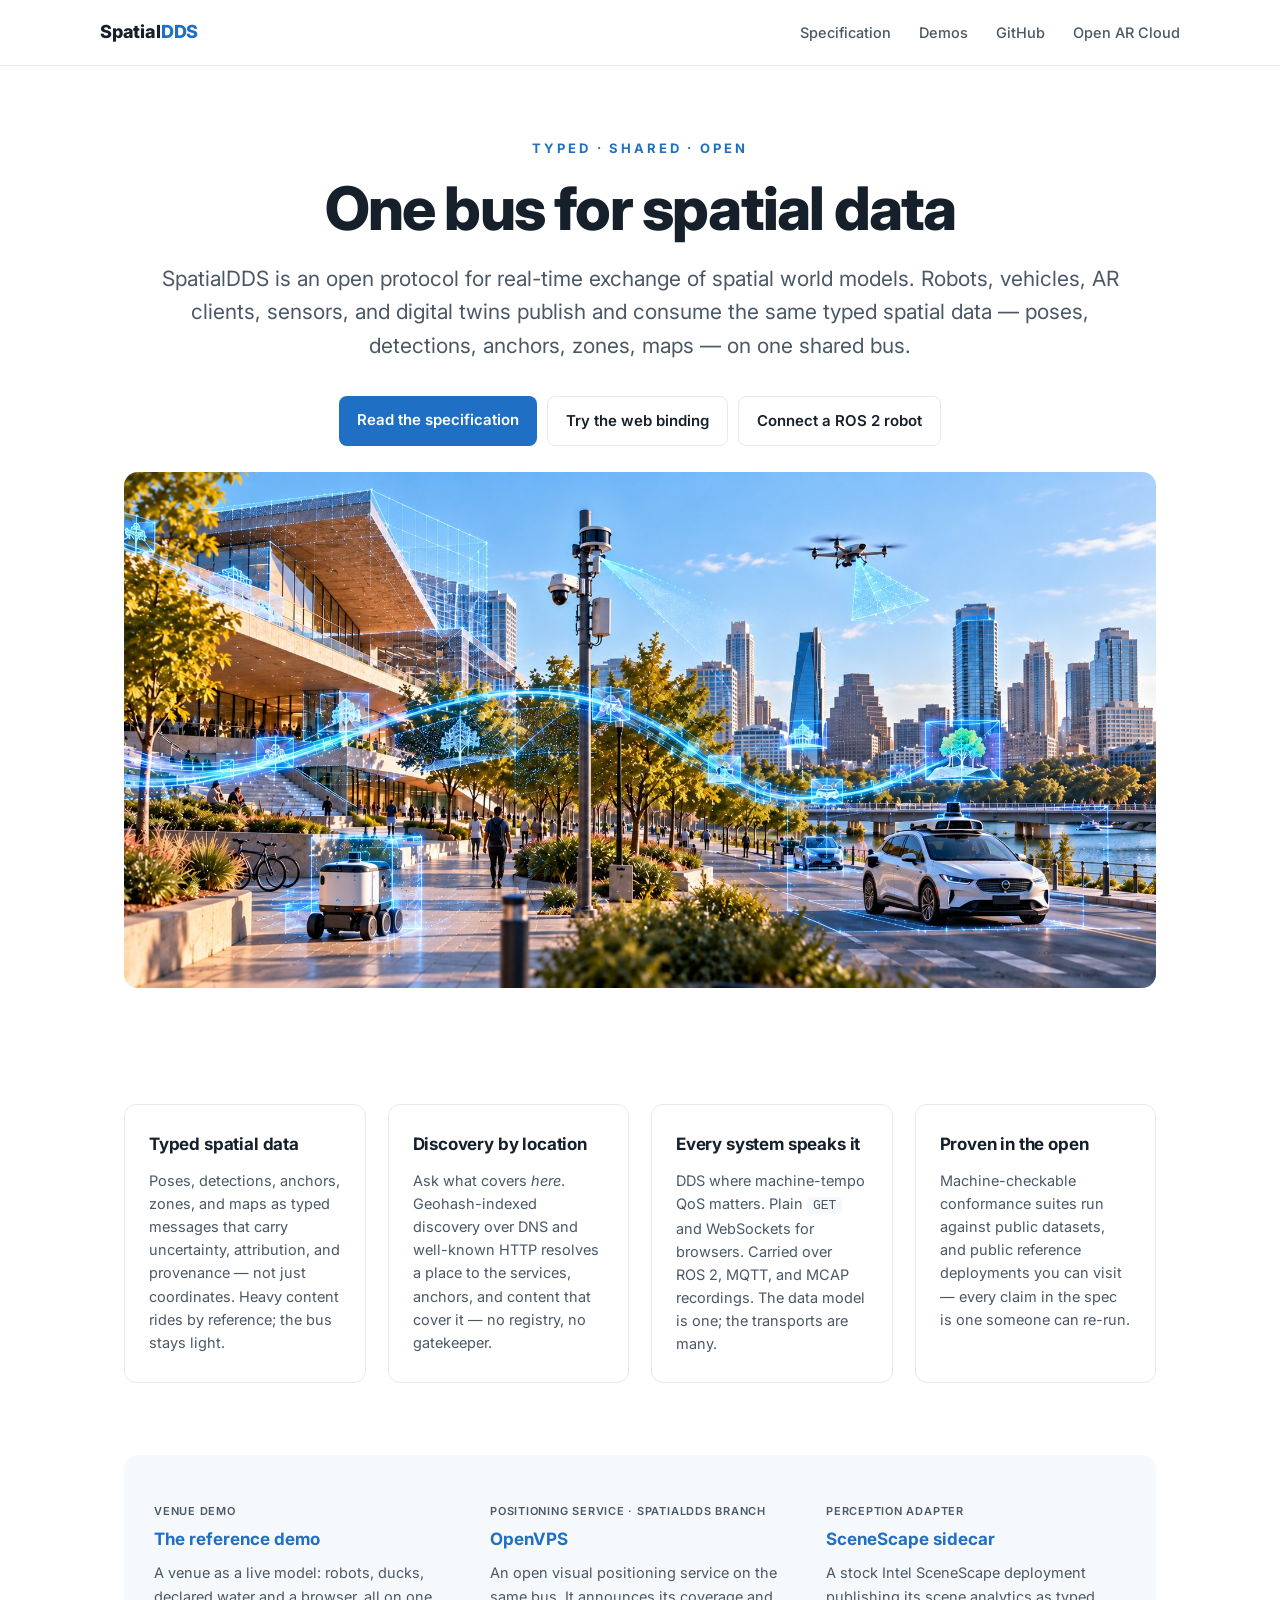
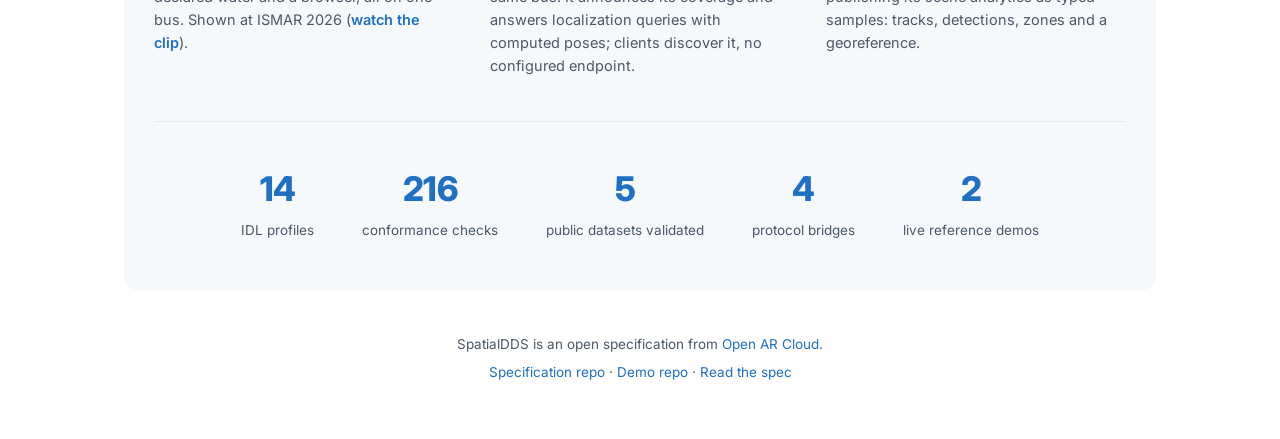
==== site_overlay/index.html @ 82a8578a "site: drop the "See it running" heading and subtitle from the proof band James's note: cleaner witho" ====
<!doctype html>
<html lang="en">
<head>
<meta charset="utf-8">
<meta name="viewport" content="width=device-width, initial-scale=1">
<title>SpatialDDS</title>
<meta name="description" content="An open protocol for real-time exchange of spatial world models. One shared, typed bus for robots, vehicles, AR clients, sensors, and digital twins.">
<meta property="og:title" content="SpatialDDS">
<meta property="og:description" content="An open protocol for real-time exchange of spatial world models. One shared, typed bus for robots, vehicles, AR clients, sensors, and digital twins.">
<meta property="og:image" content="https://spatialdds.org/assets/hero.jpg">
<meta property="og:url" content="https://spatialdds.org">
<meta property="og:type" content="website">
<meta name="twitter:card" content="summary_large_image">
<meta name="twitter:title" content="SpatialDDS">
<meta name="twitter:description" content="An open protocol for real-time exchange of spatial world models. One shared, typed bus for robots, vehicles, AR clients, sensors, and digital twins.">
<meta name="twitter:image" content="https://spatialdds.org/assets/hero.jpg">
<link rel="icon" href="data:image/svg+xml,<svg xmlns='http://www.w3.org/2000/svg' viewBox='0 0 100 100'><text y='.9em' font-size='90'>📡</text></svg>">
<link rel="preconnect" href="https://fonts.googleapis.com">
<link rel="preconnect" href="https://fonts.gstatic.com" crossorigin>
<link rel="stylesheet" href="https://fonts.googleapis.com/css2?family=Inter:wght@400;500;600;700;800&display=swap">
<style>
  :root {
    --ink: #16202b;
    --ink-2: #4a5866;
    --line: #e6eaef;
    --blue: #1f6fc4;
    --blue-dark: #174f8c;
    --wash: #f6f9fc;
    --max: 1080px;
  }
  * { box-sizing: border-box; margin: 0; }
  body {
    font-family: "Inter", -apple-system, "Segoe UI", sans-serif;
    color: var(--ink);
    background: #ffffff;
    line-height: 1.6;
    -webkit-font-smoothing: antialiased;
  }
  .wrap { max-width: var(--max); margin: 0 auto; padding: 0 24px; }

  /* nav */
  nav { border-bottom: 1px solid var(--line); }
  .nav-in { display: flex; align-items: center; justify-content: space-between; padding: 18px 0; }
  .brand { font-weight: 800; font-size: 18px; letter-spacing: -0.01em; color: var(--ink); text-decoration: none; }
  .brand span { color: var(--blue); }
  .nav-links { display: flex; gap: 28px; }
  .nav-links a { color: var(--ink-2); text-decoration: none; font-size: 14.5px; font-weight: 500; }
  .nav-links a:hover { color: var(--ink); }

  /* hero */
  header { text-align: center; padding: 72px 0 44px; }
  .kicker { font-size: 13px; font-weight: 700; letter-spacing: 0.22em; color: var(--blue); text-transform: uppercase; margin-bottom: 18px; }
  h1 { font-size: clamp(38px, 6vw, 60px); font-weight: 800; letter-spacing: -0.03em; line-height: 1.05; }
  .tagline { font-size: clamp(17px, 2.2vw, 21px); color: var(--ink-2); max-width: 46em; margin: 22px auto 0; }
  .ctas { margin-top: 34px; display: flex; gap: 10px; justify-content: center; flex-wrap: wrap; }
  .btn { display: inline-block; padding: 12px 18px; border-radius: 8px; font-weight: 600; font-size: 15px; text-decoration: none; white-space: nowrap; }
  .btn-primary { background: var(--blue); color: #fff; }
  .btn-primary:hover { background: var(--blue-dark); }
  .btn-ghost { border: 1px solid var(--line); color: var(--ink); }
  .btn-ghost:hover { border-color: var(--ink-2); }
  .hero-note { margin-top: 20px; font-size: 13.5px; color: var(--ink-2); }

  .hero-img { display: block; width: 100%; border-radius: 14px; margin: 26px 0 0; }
  .hero-cap { text-align: center; font-size: 13px; color: var(--ink-2); margin-top: 10px; }

  /* pillars */
  section { padding: 72px 0 0; }
  .grid { display: grid; grid-template-columns: repeat(auto-fit, minmax(240px, 1fr)); gap: 22px; }
  .card { border: 1px solid var(--line); border-radius: 12px; padding: 26px 24px; }
  .card h3 { font-size: 17px; font-weight: 700; margin-bottom: 10px; letter-spacing: -0.01em; }
  .card p { font-size: 14.5px; color: var(--ink-2); }
  .card code { font-size: 13px; background: var(--wash); padding: 1px 6px; border-radius: 4px; }

  /* numbers */
  .numbers { background: var(--wash); border-radius: 14px; margin-top: 72px; padding: 40px 24px; display: flex; flex-wrap: wrap; justify-content: center; gap: 48px; text-align: center; }
  .num b { display: block; font-size: 34px; font-weight: 800; color: var(--blue); letter-spacing: -0.02em; }
  .num span { font-size: 13.5px; color: var(--ink-2); }

  /* demos */
  .demo-grid { display: grid; grid-template-columns: repeat(auto-fit, minmax(300px, 1fr)); gap: 22px; }
  h2 { font-size: 28px; font-weight: 800; letter-spacing: -0.02em; margin-bottom: 8px; }
  .sec-sub { color: var(--ink-2); margin-bottom: 28px; max-width: 50em; }
  .demo { border: 1px solid var(--line); border-radius: 12px; padding: 26px 24px; }
  .demo h3 { font-size: 17px; font-weight: 700; margin-bottom: 8px; }
  .demo p { font-size: 14.5px; color: var(--ink-2); }
  .demo a { color: var(--blue); font-weight: 600; font-size: 14.5px; text-decoration: none; }
  .demo h3 a { color: var(--blue); font-size: inherit; font-weight: inherit; }
  .demo h3 a:hover, .demo p a:hover { text-decoration: underline; }
  .demo-kicker { font-size: 11px; letter-spacing: .12em; text-transform: uppercase; color: var(--ink-2); font-weight: 600; margin-bottom: 6px; }
  .demo-meta { font-size: 12.5px; color: var(--ink-2); margin-top: 10px; }

  /* proof band: the "See it running" panel, in the stats-row idiom */
  .proof { background: var(--wash); border-radius: 14px; padding: 48px 30px; }
  .proof h2 { text-align: center; }
  .proof .sec-sub { text-align: center; max-width: 44em; margin: 6px auto 38px; }
  .proof-cols { display: grid; grid-template-columns: repeat(3, 1fr); gap: 36px; }
  .proof-col .demo-kicker { letter-spacing: .07em; white-space: nowrap; }
  .proof-col h3 { font-size: 17px; font-weight: 700; margin: 2px 0 8px; }
  .proof-col h3 a { color: var(--blue); text-decoration: none; }
  .proof-col h3 a:hover, .proof-col p a:hover { text-decoration: underline; }
  .proof-col p { font-size: 14.5px; color: var(--ink-2); }
  .proof-col p a { color: var(--blue); font-weight: 600; text-decoration: none; }
  .proof-numbers { display: flex; flex-wrap: wrap; justify-content: center; gap: 48px; text-align: center; border-top: 1px solid var(--line); margin-top: 44px; padding-top: 40px; }

  /* ecosystem strip */
  .eco { margin-top: 72px; border-top: 1px solid var(--line); border-bottom: 1px solid var(--line); padding: 26px 0; text-align: center; font-size: 14px; color: var(--ink-2); }
  .eco b { color: var(--ink); font-weight: 600; }

  /* latest — a slim one-line note under the CTAs, quieter than the buttons */
  .latest { margin-top: 18px; text-align: center; font-size: 14.5px; color: var(--ink-2); }
  .latest a { color: var(--blue); text-decoration: none; font-weight: 600; }
  .latest a:hover { text-decoration: underline; }

  footer { padding: 44px 0 56px; text-align: center; font-size: 13.5px; color: var(--ink-2); }
  footer a { color: var(--blue); text-decoration: none; }

  @media (max-width: 640px) {
    .nav-links { gap: 16px 18px; flex-wrap: wrap; justify-content: flex-end; }
    header { padding: 48px 0 32px; }
    section { padding: 52px 0 0; }
    .proof { padding: 36px 22px; }
    .proof-cols { grid-template-columns: 1fr; gap: 30px; }
    .proof-numbers { gap: 32px; margin-top: 36px; padding-top: 32px; }
  }
</style>
</head>
<body>

<nav><div class="wrap nav-in">
  <a class="brand" href="/">Spatial<span>DDS</span></a>
  <div class="nav-links">
    <a href="https://spatialdds.org/spec/">Specification</a>
    <a href="https://github.com/OpenArCloud/SpatialDDS-demo">Demos</a>
    <a href="https://github.com/OpenArCloud/SpatialDDS-spec">GitHub</a>
    <a href="https://www.openarcloud.org">Open AR Cloud</a>
  </div>
</div></nav>

<div class="wrap">

<header>
  <div class="kicker">Typed &middot; Shared &middot; Open</div>
  <h1>One bus for spatial data</h1>
  <p class="tagline">SpatialDDS is an open protocol for real-time exchange of spatial world models.
  Robots, vehicles, AR clients, sensors, and digital twins publish and consume the same typed
  spatial data &mdash; poses, detections, anchors, zones, maps &mdash; on one shared bus.</p>
  <div class="ctas">
    <a class="btn btn-primary" href="https://spatialdds.org/spec/">Read the specification</a>
    <a class="btn btn-ghost" href="https://pypi.org/project/spatialdds/">Try the web binding</a>
    <a class="btn btn-ghost" href="https://pypi.org/project/spatialdds-ros/">Connect a ROS 2 robot</a>
  </div>
  <img class="hero-img" src="assets/hero.jpg" alt="A city waterfront where a delivery robot, an autonomous car, a drone, sensor poles, and people with phones are all connected by one shared stream of spatial data.">
</header>

<section id="what">
  <div class="grid">
    <div class="card">
      <h3>Typed spatial data</h3>
      <p>Poses, detections, anchors, zones, and maps as typed messages that carry uncertainty,
      attribution, and provenance &mdash; not just coordinates. Heavy content rides by reference;
      the bus stays light.</p>
    </div>
    <div class="card">
      <h3>Discovery by location</h3>
      <p>Ask what covers <em>here</em>. Geohash-indexed discovery over DNS and well-known HTTP
      resolves a place to the services, anchors, and content that cover it &mdash; no registry,
      no gatekeeper.</p>
    </div>
    <div class="card">
      <h3>Every system speaks it</h3>
      <p>DDS where machine-tempo QoS matters. Plain <code>GET</code> and WebSockets for browsers.
      Carried over ROS&nbsp;2, MQTT, and MCAP recordings. The data model is one; the transports
      are many.</p>
    </div>
    <div class="card">
      <h3>Proven in the open</h3>
      <p>Machine-checkable conformance suites run against public datasets, and public reference
      deployments you can visit &mdash; every claim in the spec is one someone can re-run.</p>
    </div>
  </div>
</section>

<section id="see-it-running">
  <div class="proof">
    <div class="proof-cols">
      <div class="proof-col">
        <div class="demo-kicker">Venue demo</div>
        <h3><a href="https://github.com/OpenArCloud/SpatialDDS-demo">The reference demo</a></h3>
        <p>A venue as a live model: robots, ducks, declared water and a browser, all on one bus. Shown at ISMAR 2026 (<a href="https://youtu.be/WHcwNF5Grcc?si=fDaag-O8eROennOr" target="_blank" rel="noopener">watch the clip</a>).</p>
      </div>
      <div class="proof-col">
        <div class="demo-kicker">Positioning service &middot; spatialdds branch</div>
        <h3><a href="https://github.com/OpenArCloud/openvps/tree/spatialdds">OpenVPS</a></h3>
        <p>An open visual positioning service on the same bus. It announces its coverage and answers localization queries with computed poses; clients discover it, no configured endpoint.</p>
      </div>
      <div class="proof-col">
        <div class="demo-kicker">Perception adapter</div>
        <h3><a href="https://github.com/OpenArCloud/spatialdds-scenescape">SceneScape sidecar</a></h3>
        <p>A stock Intel SceneScape deployment publishing its scene analytics as typed samples: tracks, detections, zones and a georeference.</p>
      </div>
    </div>
    <div class="proof-numbers">
      <div class="num"><b>14</b><span>IDL profiles</span></div>
      <div class="num"><b>216</b><span>conformance checks</span></div>
      <div class="num"><b>5</b><span>public datasets validated</span></div>
      <div class="num"><b>4</b><span>protocol bridges</span></div>
      <div class="num"><b>2</b><span>live reference demos</span></div>
    </div>
  </div>
</section>

<footer>
  <p>SpatialDDS is an open specification from <a href="https://www.openarcloud.org">Open AR Cloud</a>.</p>
  <p style="margin-top:6px"><a href="https://github.com/OpenArCloud/SpatialDDS-spec">Specification repo</a> &middot;
  <a href="https://github.com/OpenArCloud/SpatialDDS-demo">Demo repo</a> &middot;
  <a href="https://spatialdds.org/spec/">Read the spec</a></p>
</footer>

</div>
</body>
</html>
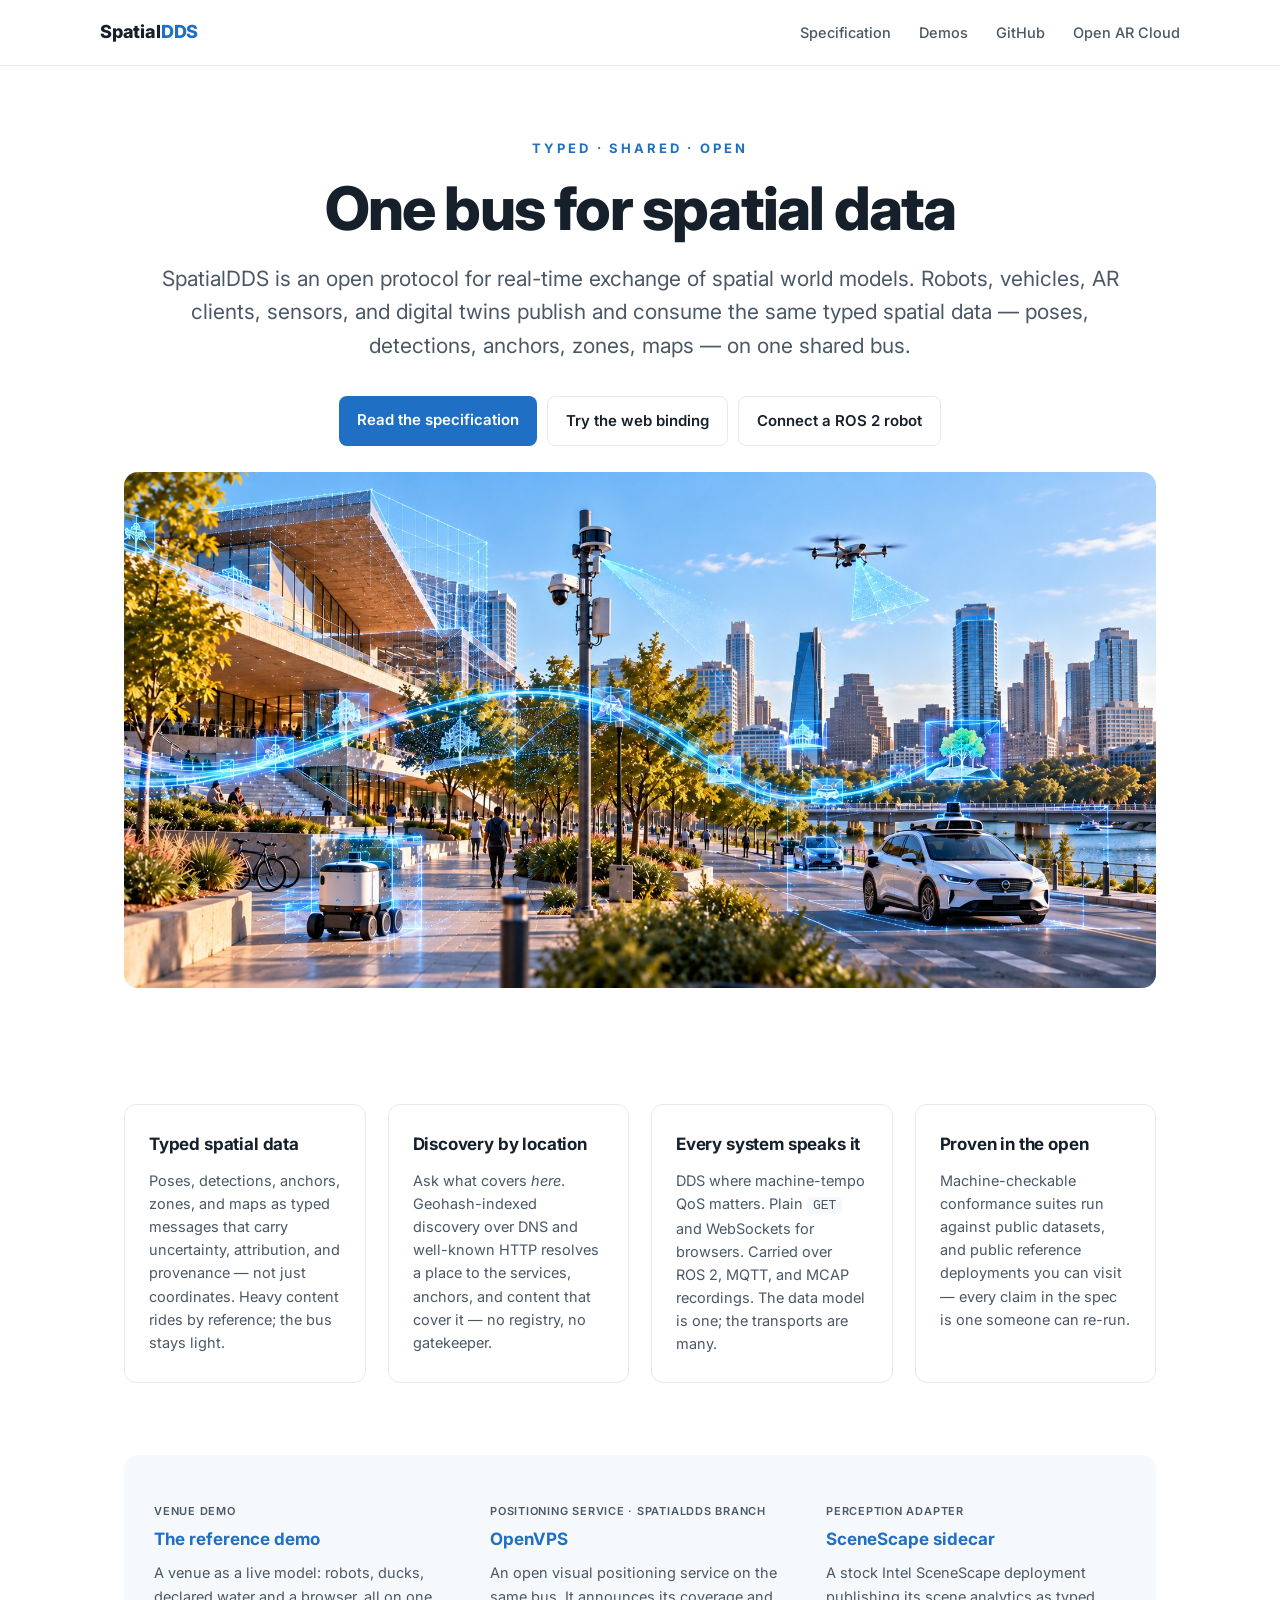
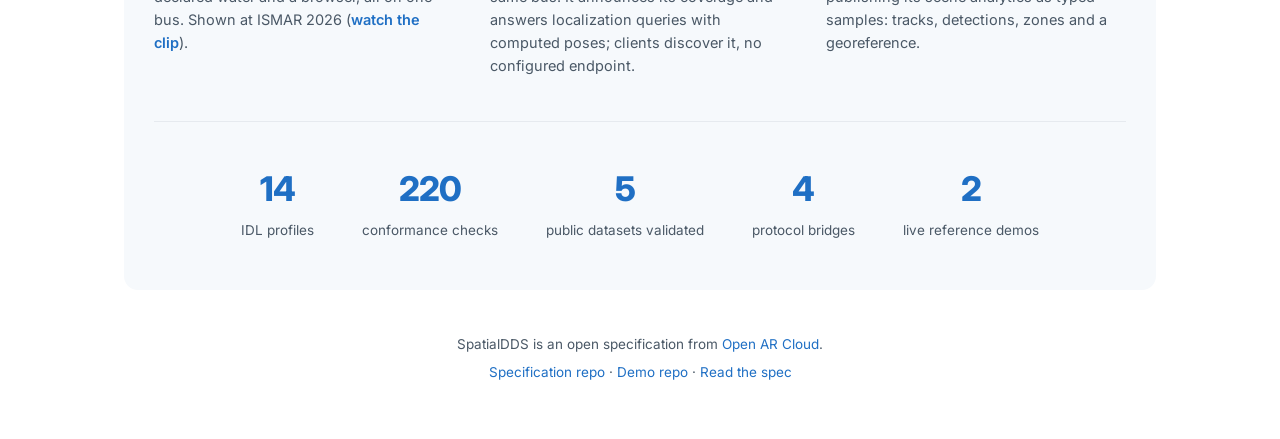
==== commit c6d53a99: "SpatialDDS 1.8 stamp: stats-derivation file; conformance checks 216 -> 220 site_overlay/stats-deriva" ====
--- a/site_overlay/index.html
+++ b/site_overlay/index.html
@@ -201,7 +201,7 @@
     </div>
     <div class="proof-numbers">
       <div class="num"><b>14</b><span>IDL profiles</span></div>
-      <div class="num"><b>216</b><span>conformance checks</span></div>
+      <div class="num"><b>220</b><span>conformance checks</span></div>
       <div class="num"><b>5</b><span>public datasets validated</span></div>
       <div class="num"><b>4</b><span>protocol bridges</span></div>
       <div class="num"><b>2</b><span>live reference demos</span></div>
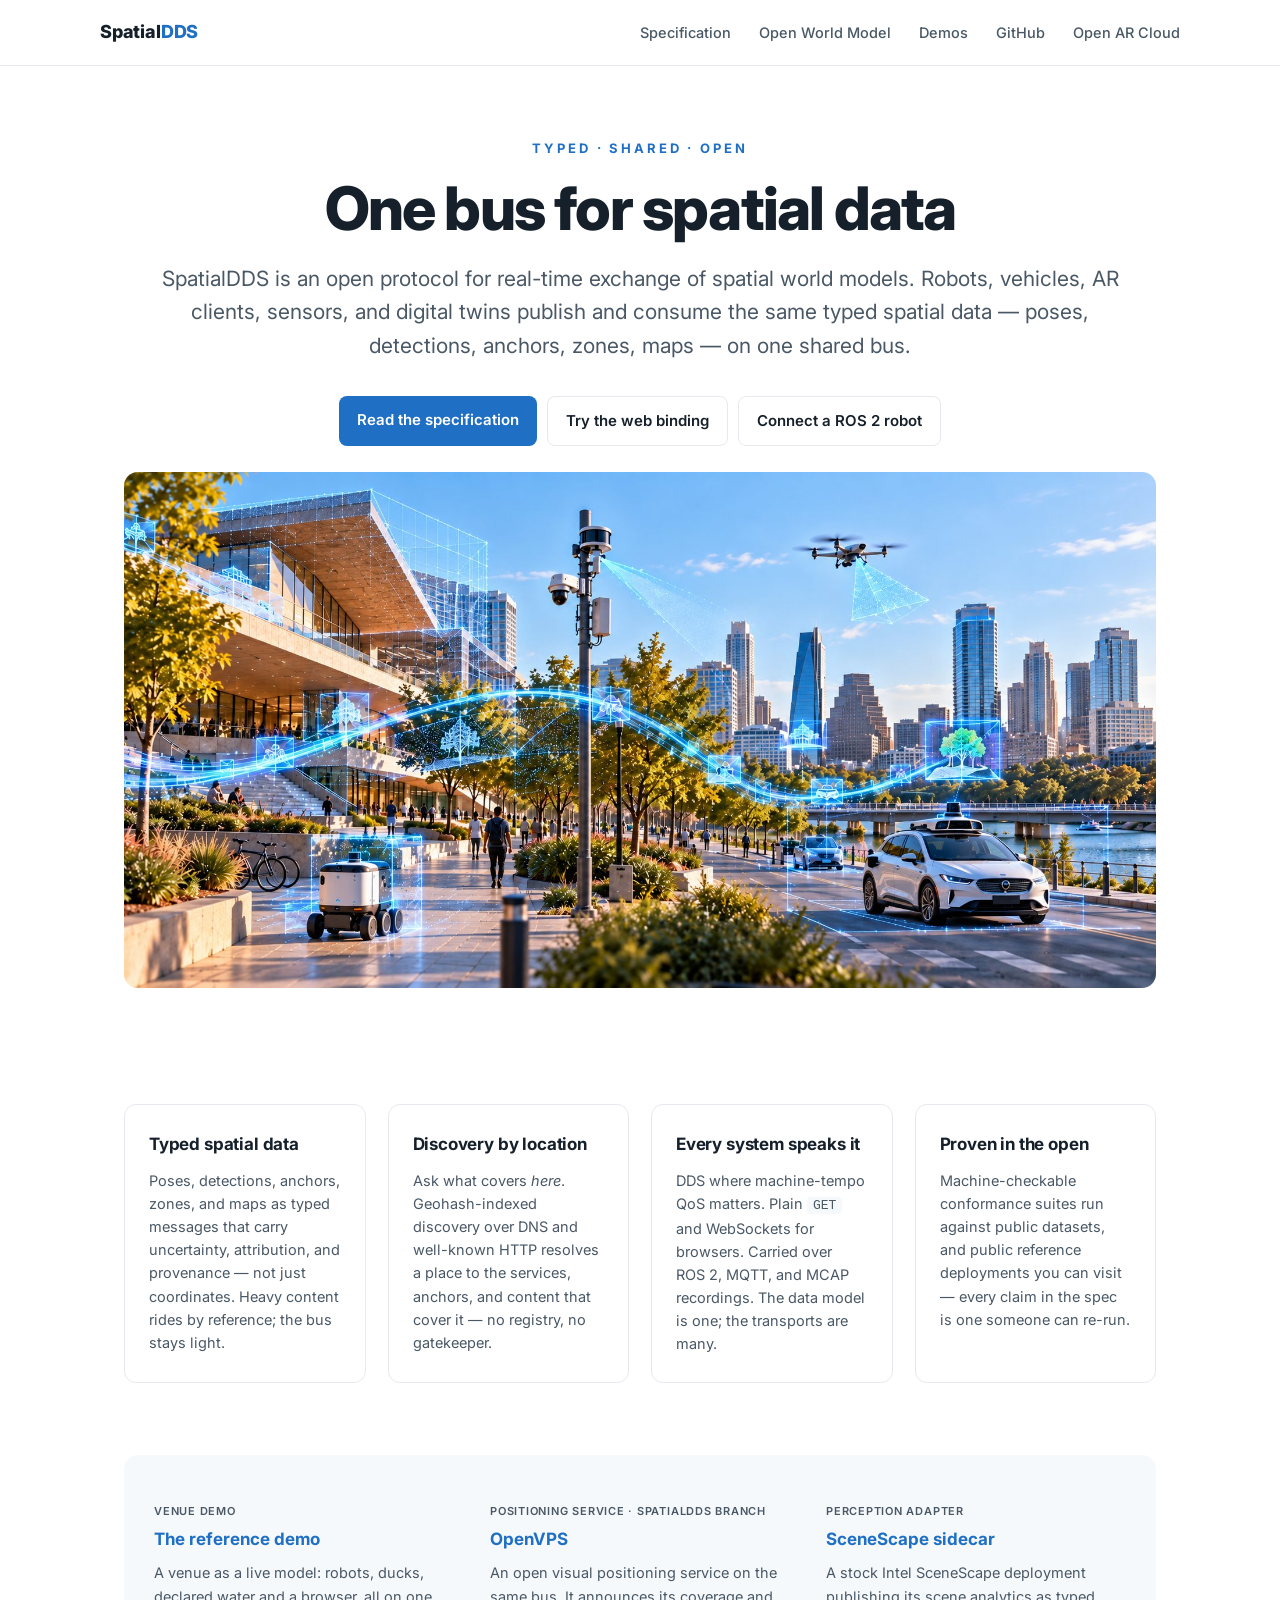
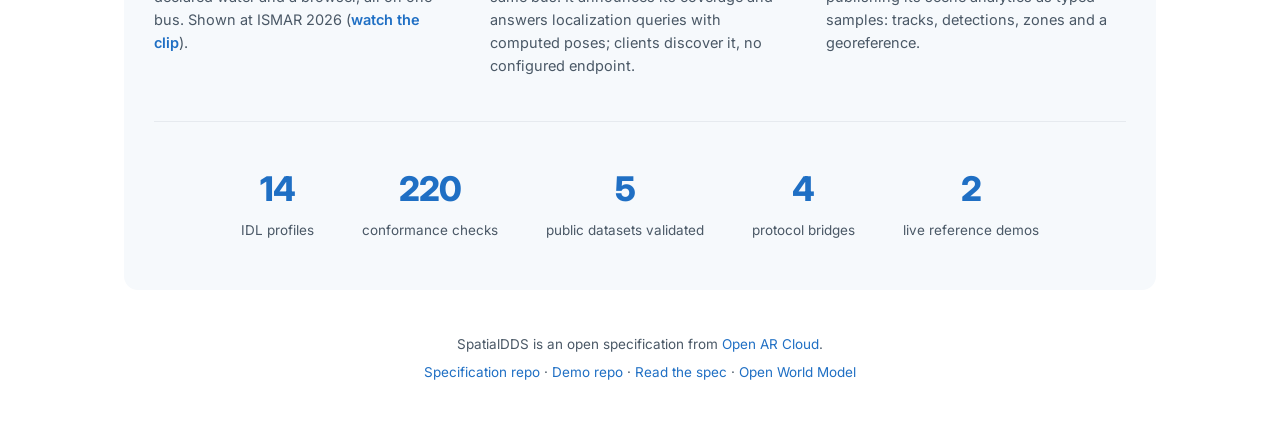
==== commit ec1f5c99: "Site: spatialdds.org/owm/, the Open World Model page A static page at /owm/ whose hero replays the r" ====
--- a/site_overlay/index.html
+++ b/site_overlay/index.html
@@ -130,6 +130,7 @@
   <a class="brand" href="/">Spatial<span>DDS</span></a>
   <div class="nav-links">
     <a href="https://spatialdds.org/spec/">Specification</a>
+    <a href="/owm/">Open World Model</a>
     <a href="https://github.com/OpenArCloud/SpatialDDS-demo">Demos</a>
     <a href="https://github.com/OpenArCloud/SpatialDDS-spec">GitHub</a>
     <a href="https://www.openarcloud.org">Open AR Cloud</a>
@@ -213,7 +214,8 @@
   <p>SpatialDDS is an open specification from <a href="https://www.openarcloud.org">Open AR Cloud</a>.</p>
   <p style="margin-top:6px"><a href="https://github.com/OpenArCloud/SpatialDDS-spec">Specification repo</a> &middot;
   <a href="https://github.com/OpenArCloud/SpatialDDS-demo">Demo repo</a> &middot;
-  <a href="https://spatialdds.org/spec/">Read the spec</a></p>
+  <a href="https://spatialdds.org/spec/">Read the spec</a> &middot;
+  <a href="/owm/">Open World Model</a></p>
 </footer>
 
 </div>
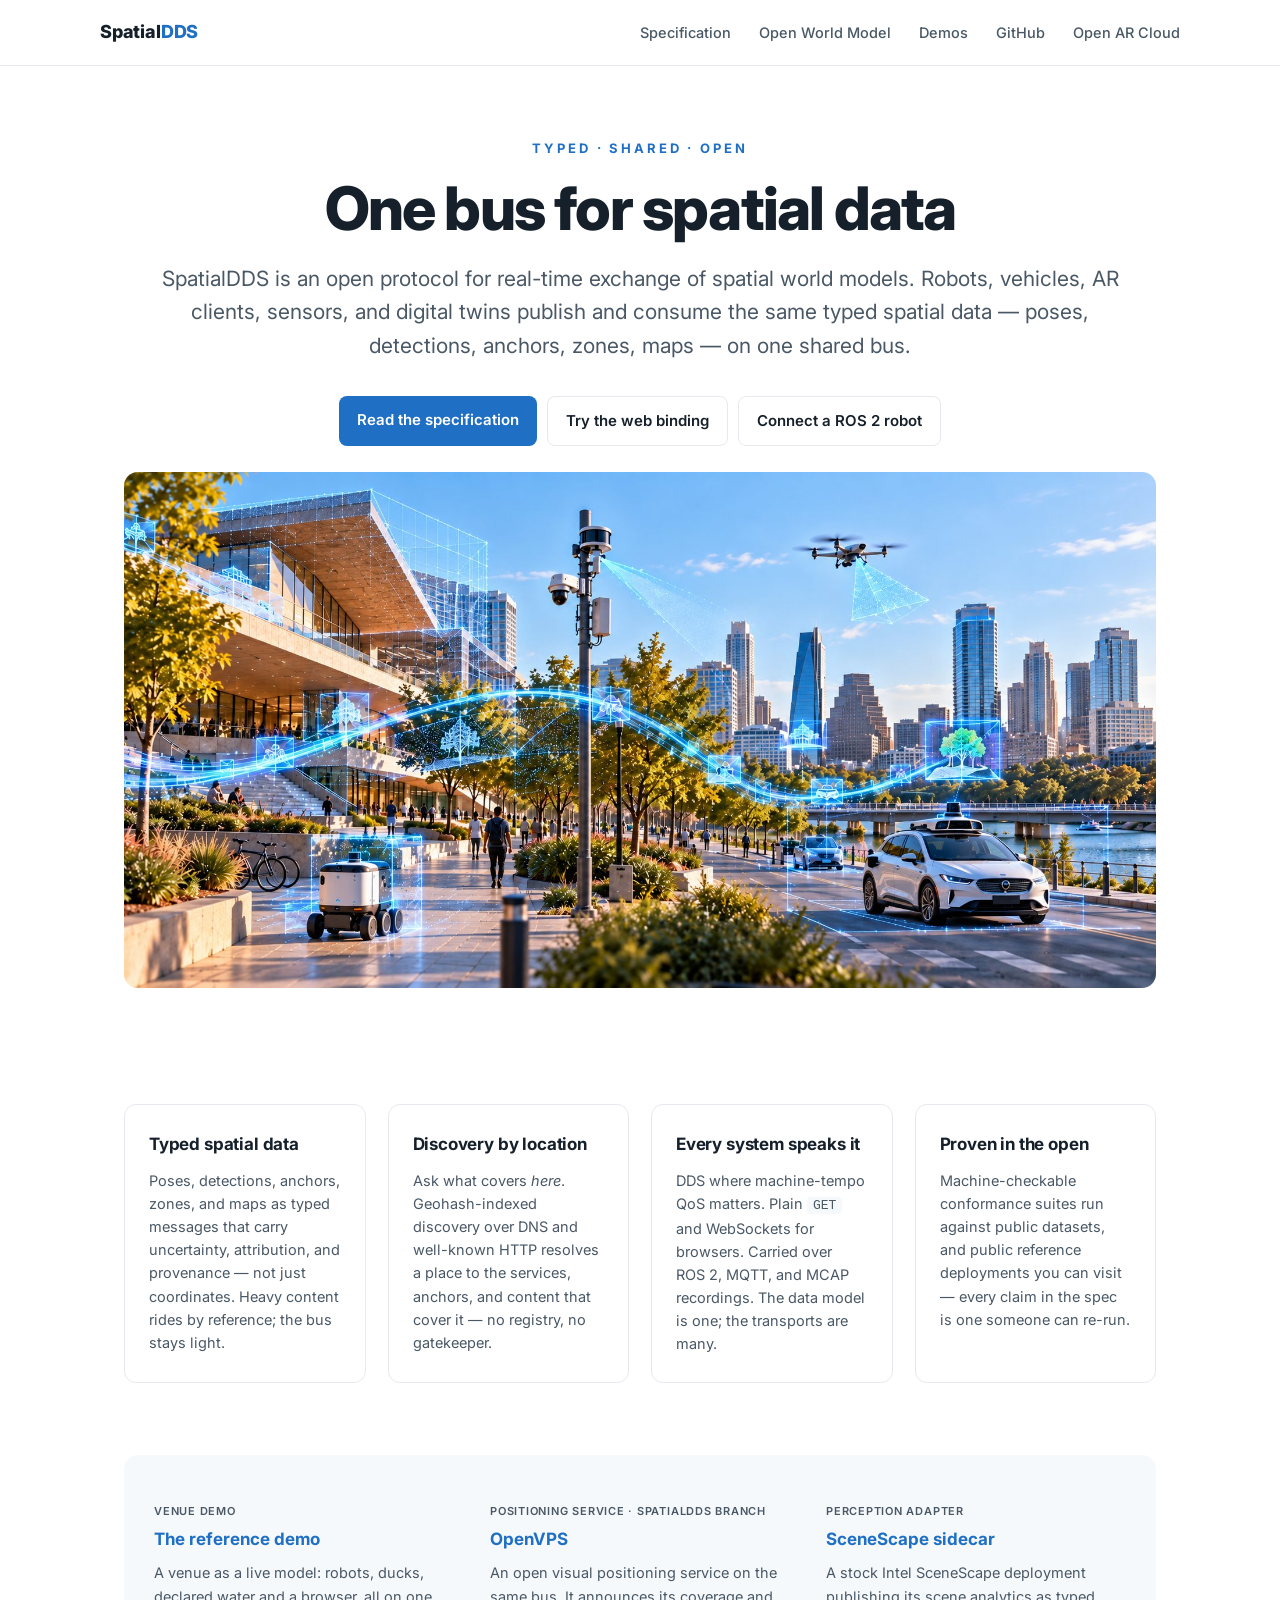
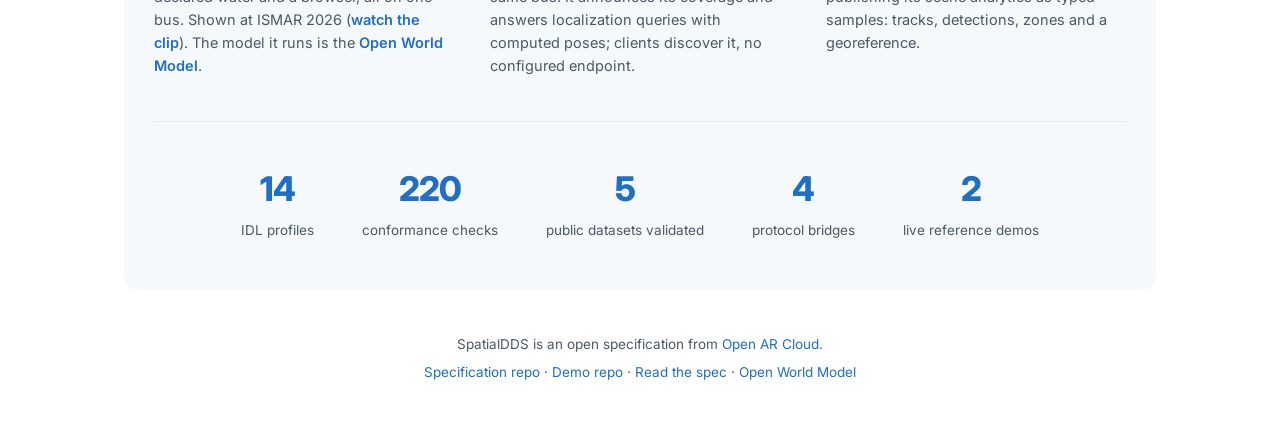
==== commit 65ca0202: "Site /owm/: review fold-in (run command, token link, homepage mention) Per the review verdicts: - Tr" ====
--- a/site_overlay/index.html
+++ b/site_overlay/index.html
@@ -187,7 +187,7 @@
       <div class="proof-col">
         <div class="demo-kicker">Venue demo</div>
         <h3><a href="https://github.com/OpenArCloud/SpatialDDS-demo">The reference demo</a></h3>
-        <p>A venue as a live model: robots, ducks, declared water and a browser, all on one bus. Shown at ISMAR 2026 (<a href="https://youtu.be/WHcwNF5Grcc?si=fDaag-O8eROennOr" target="_blank" rel="noopener">watch the clip</a>).</p>
+        <p>A venue as a live model: robots, ducks, declared water and a browser, all on one bus. Shown at ISMAR 2026 (<a href="https://youtu.be/WHcwNF5Grcc?si=fDaag-O8eROennOr" target="_blank" rel="noopener">watch the clip</a>). The model it runs is the <a href="/owm/">Open World Model</a>.</p>
       </div>
       <div class="proof-col">
         <div class="demo-kicker">Positioning service &middot; spatialdds branch</div>
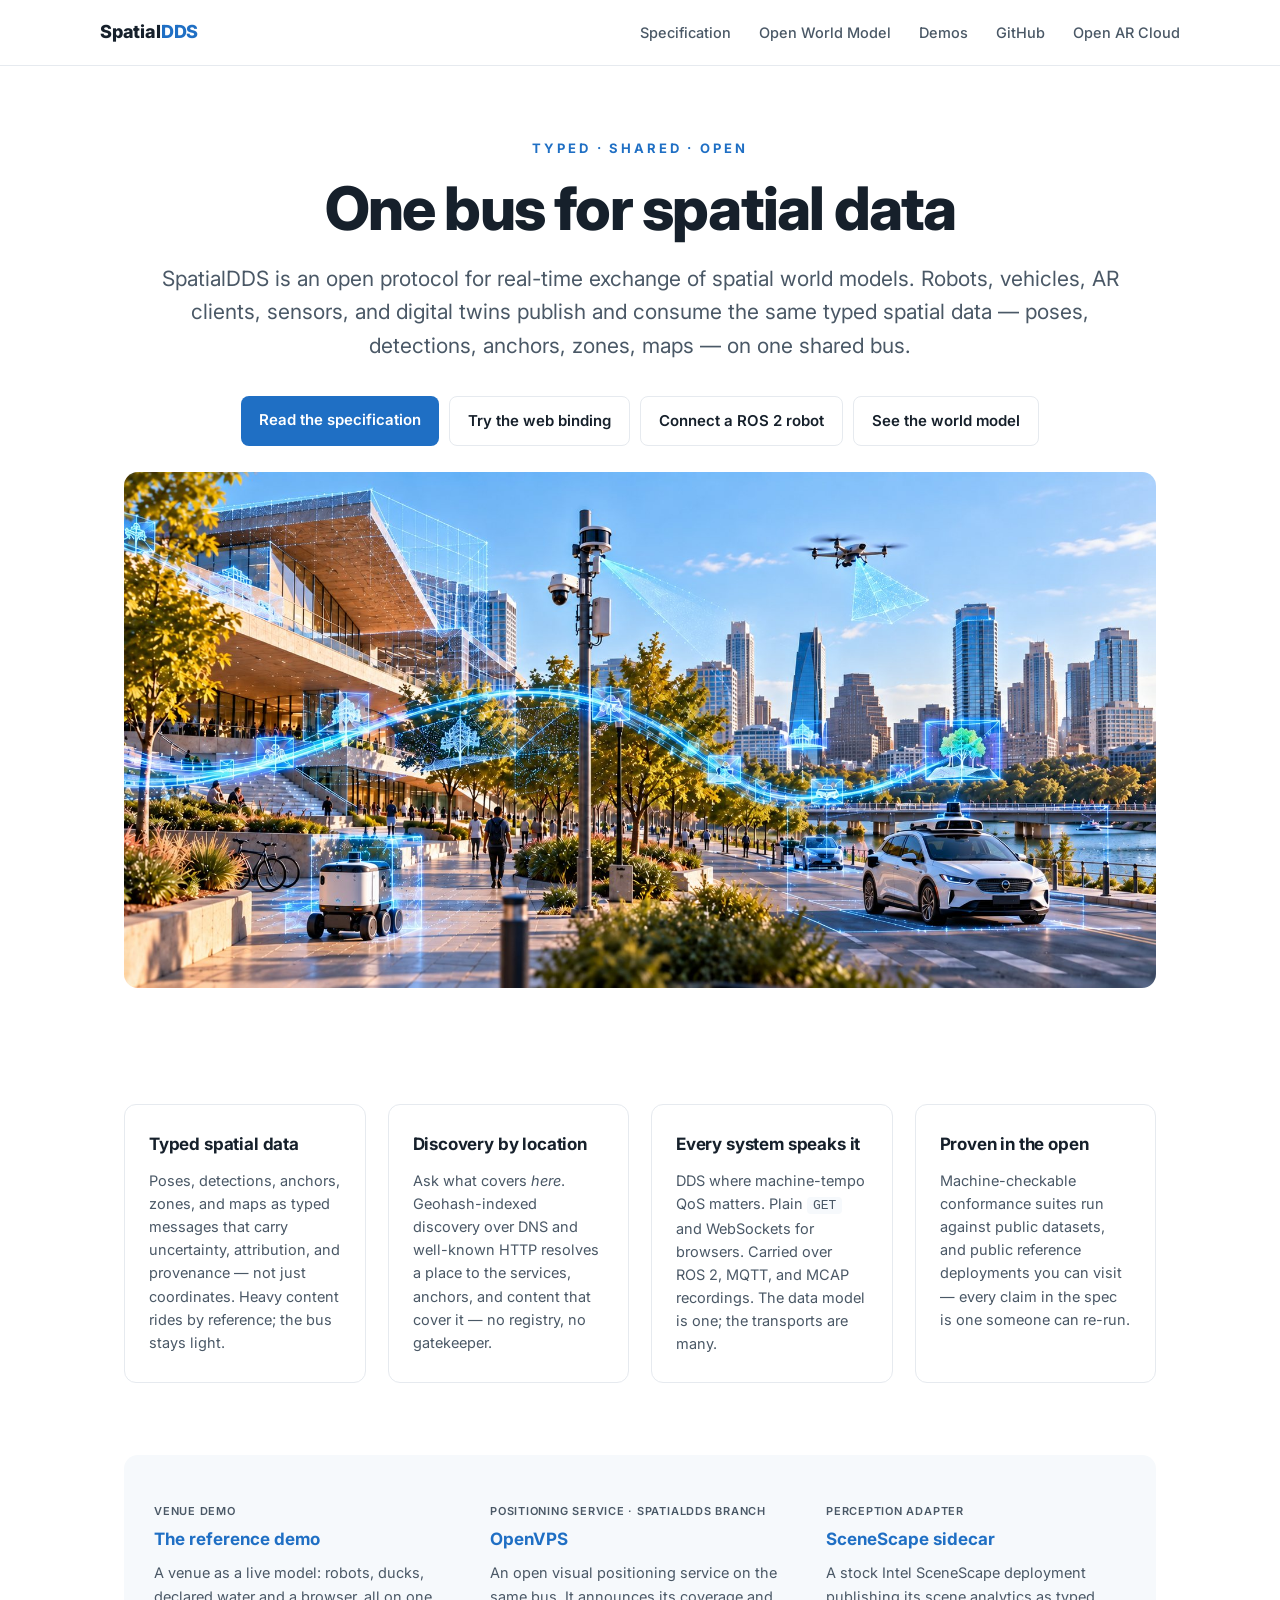
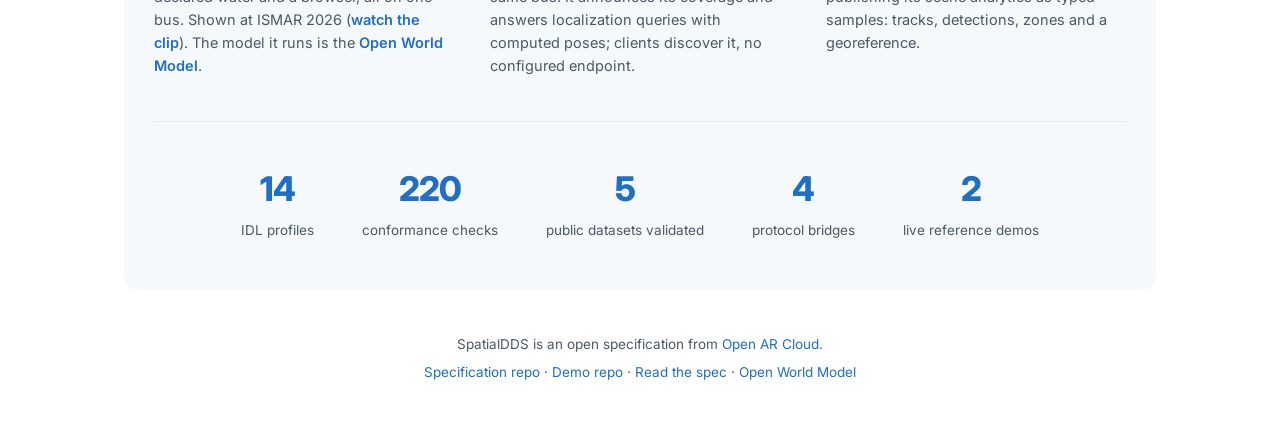
==== commit fc514415: "Homepage hero: fourth button, "See the world model", linking /owm/ A ghost button placed last, in th" ====
--- a/site_overlay/index.html
+++ b/site_overlay/index.html
@@ -149,6 +149,7 @@
     <a class="btn btn-primary" href="https://spatialdds.org/spec/">Read the specification</a>
     <a class="btn btn-ghost" href="https://pypi.org/project/spatialdds/">Try the web binding</a>
     <a class="btn btn-ghost" href="https://pypi.org/project/spatialdds-ros/">Connect a ROS 2 robot</a>
+    <a class="btn btn-ghost" href="/owm/">See the world model</a>
   </div>
   <img class="hero-img" src="assets/hero.jpg" alt="A city waterfront where a delivery robot, an autonomous car, a drone, sensor poles, and people with phones are all connected by one shared stream of spatial data.">
 </header>
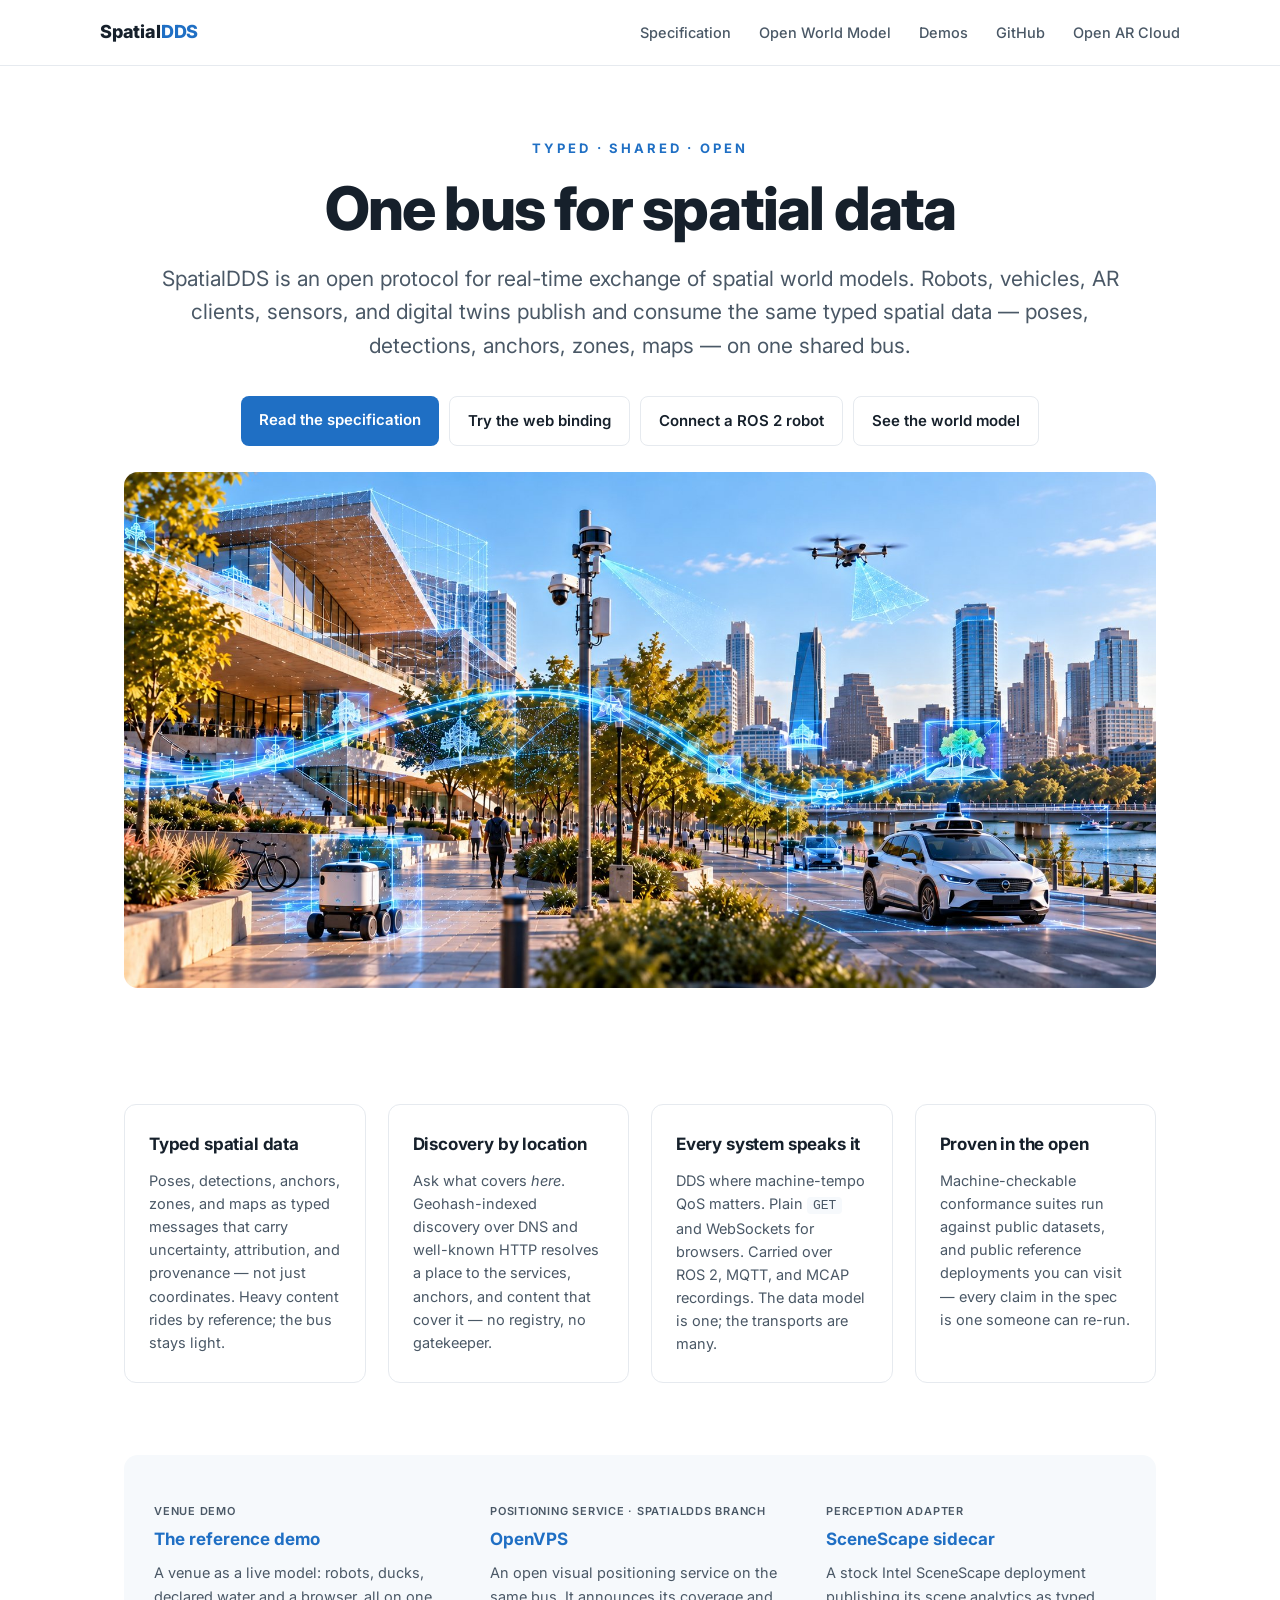
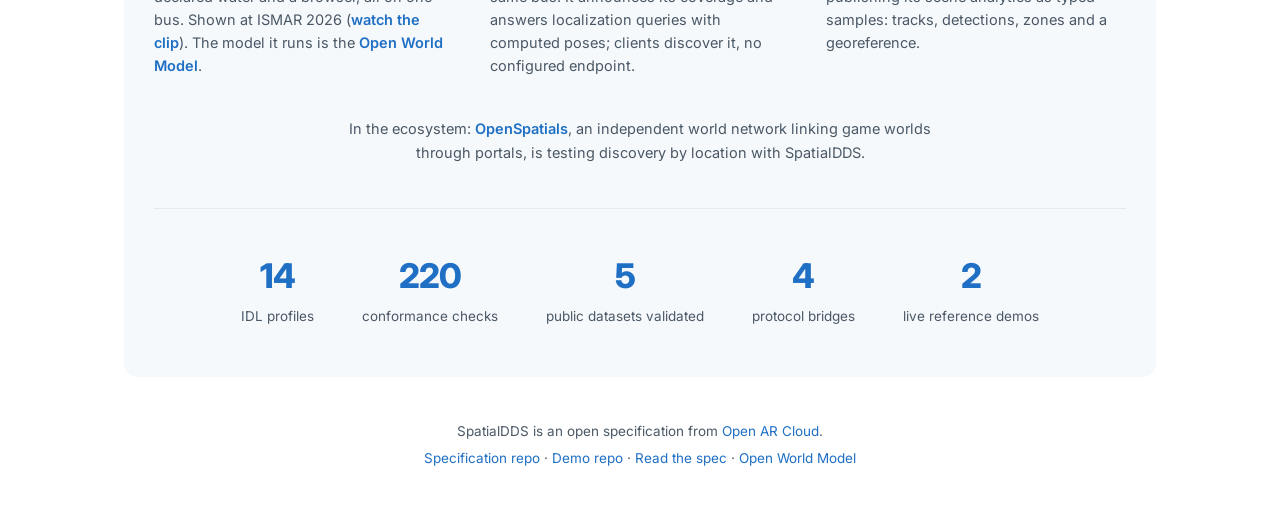
==== commit 3786754d: "Homepage: ecosystem line for OpenSpatials, between the demo columns and the stats" ====
--- a/site_overlay/index.html
+++ b/site_overlay/index.html
@@ -100,6 +100,9 @@
   .proof-col h3 a:hover, .proof-col p a:hover { text-decoration: underline; }
   .proof-col p { font-size: 14.5px; color: var(--ink-2); }
   .proof-col p a { color: var(--blue); font-weight: 600; text-decoration: none; }
+  .proof-eco { margin: 40px auto 0; max-width: 44em; text-align: center; font-size: 14.5px; color: var(--ink-2); }
+  .proof-eco a { color: var(--blue); font-weight: 600; text-decoration: none; }
+  .proof-eco a:hover { text-decoration: underline; }
   .proof-numbers { display: flex; flex-wrap: wrap; justify-content: center; gap: 48px; text-align: center; border-top: 1px solid var(--line); margin-top: 44px; padding-top: 40px; }
 
   /* ecosystem strip */
@@ -201,6 +204,7 @@
         <p>A stock Intel SceneScape deployment publishing its scene analytics as typed samples: tracks, detections, zones and a georeference.</p>
       </div>
     </div>
+    <p class="proof-eco">In the ecosystem: <a href="https://openspatials.com/">OpenSpatials</a>, an independent world network linking game worlds through portals, is testing discovery by location with SpatialDDS.</p>
     <div class="proof-numbers">
       <div class="num"><b>14</b><span>IDL profiles</span></div>
       <div class="num"><b>220</b><span>conformance checks</span></div>
